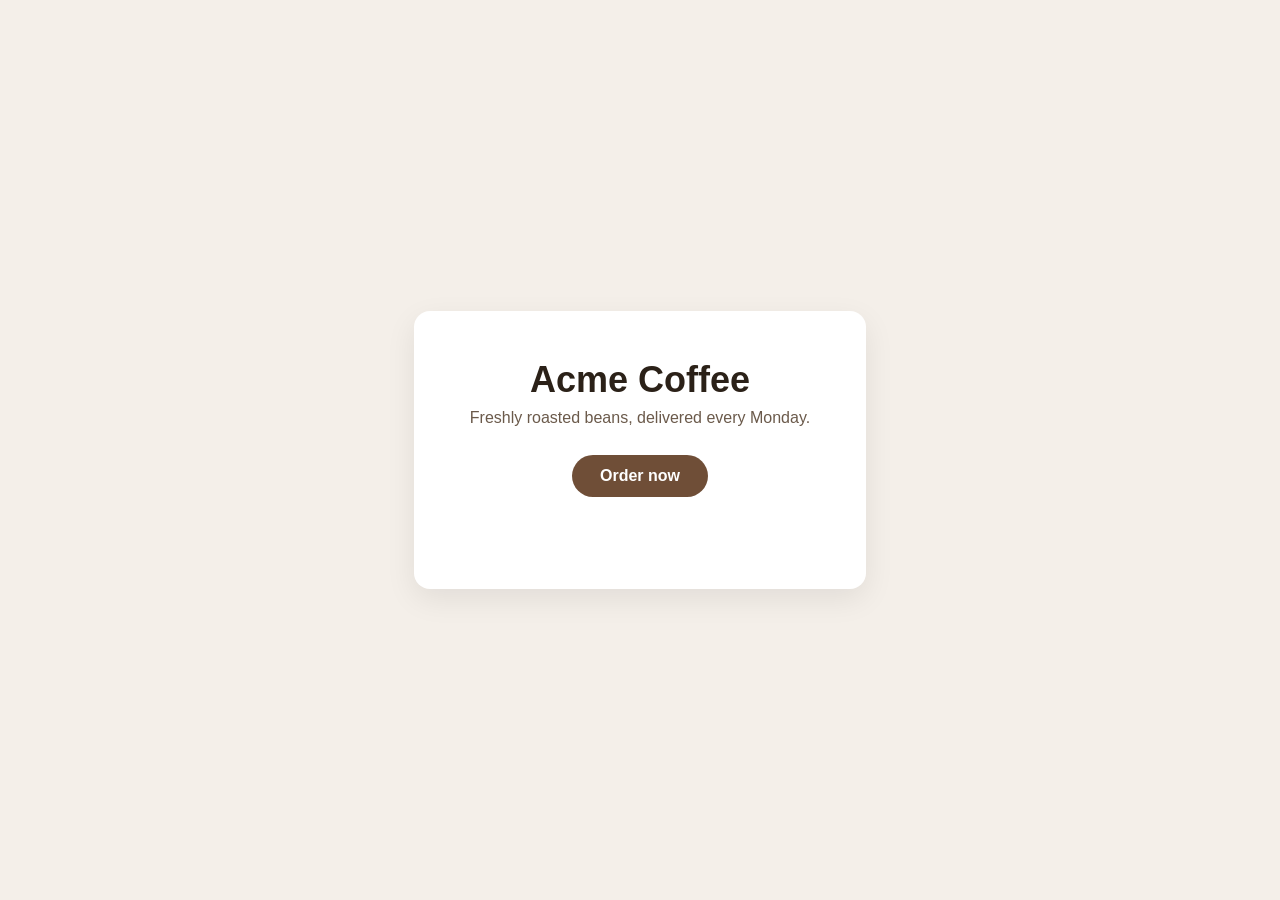
==== webapp/site/index.html @ 284b483e "feat: add human guided sdlc demo stack Three containers show intent turning into a live change: a ka" ====
<!doctype html>
<html lang="en">
<head>
  <meta charset="utf-8">
  <meta name="viewport" content="width=device-width, initial-scale=1">
  <title>Acme Coffee</title>
  <link rel="stylesheet" href="style.css">
</head>
<body>
  <main class="card">
    <h1>Acme Coffee</h1>
    <p class="lead">Freshly roasted beans, delivered every Monday.</p>
    <div class="actions">
      <button id="order" class="btn">Order now</button>
    </div>
    <p id="message" class="message"></p>
  </main>
  <script src="app.js"></script>
</body>
</html>
---- webapp/site/style.css ----
* { box-sizing: border-box; }
body {
  margin: 0;
  min-height: 100vh;
  display: grid;
  place-items: center;
  font-family: -apple-system, BlinkMacSystemFont, "Segoe UI", Roboto, sans-serif;
  background: #f4efe9;
  color: #2b2118;
}
.card {
  background: #fff;
  padding: 48px 56px;
  border-radius: 16px;
  box-shadow: 0 10px 30px rgba(0, 0, 0, 0.08);
  text-align: center;
  max-width: 480px;
}
h1 { margin: 0 0 8px; font-size: 36px; }
.lead { margin: 0 0 28px; color: #6b5a4b; }
.actions { display: flex; gap: 12px; justify-content: center; flex-wrap: wrap; }
.btn {
  font: inherit;
  font-weight: 600;
  padding: 12px 28px;
  border: 0;
  border-radius: 999px;
  background: #6f4e37;
  color: #fff;
  cursor: pointer;
}
.btn:hover { filter: brightness(1.1); }
.message { min-height: 1.5em; margin: 20px 0 0; color: #6f4e37; }
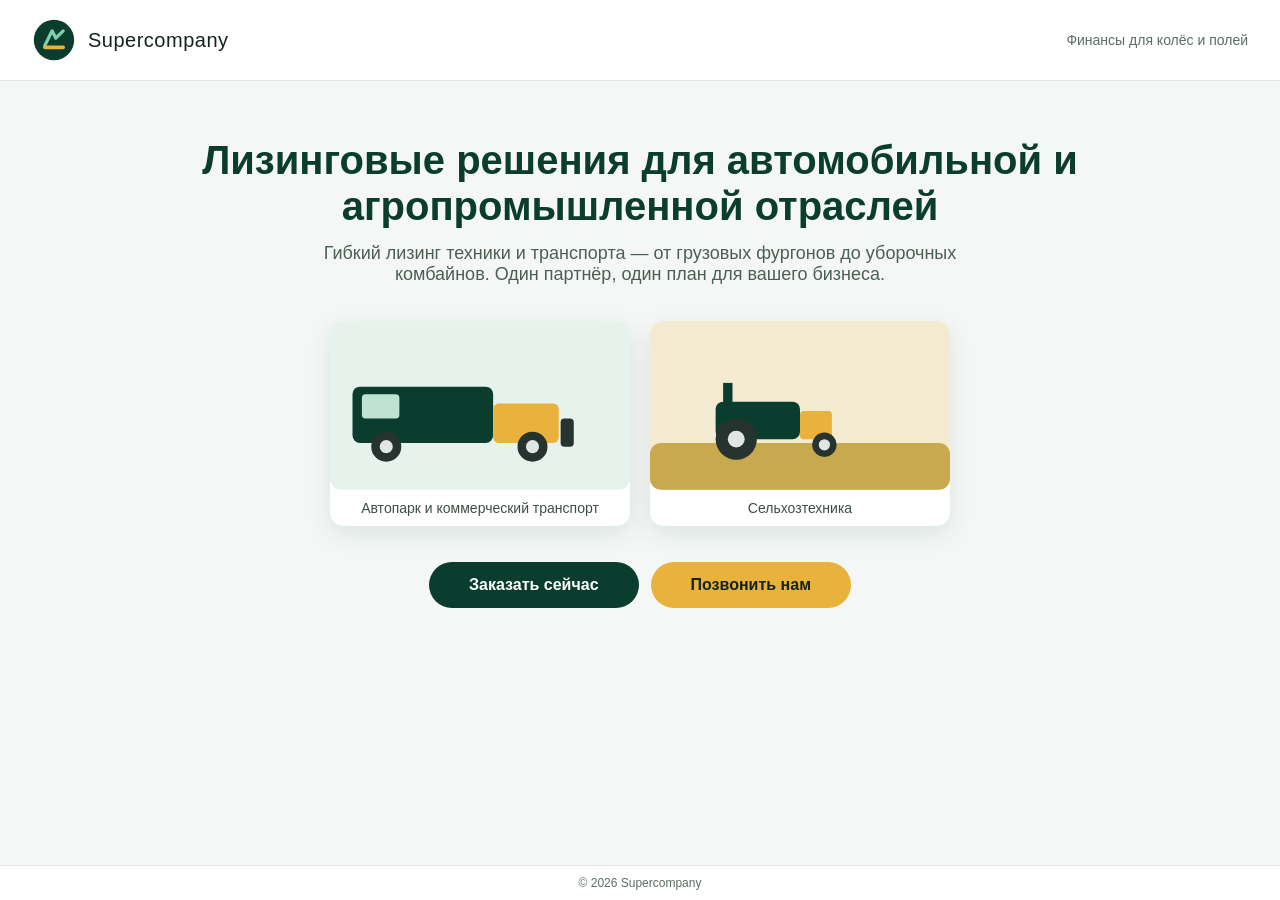
==== commit 730ad195: "feat: seed the demo data and harden a fresh clone A fresh `git clone --recurse-submodules` + `make s" ====
--- a/webapp/site/index.html
+++ b/webapp/site/index.html
@@ -1,20 +1,73 @@
 <!doctype html>
-<html lang="en">
+<html lang="ru">
 <head>
   <meta charset="utf-8">
   <meta name="viewport" content="width=device-width, initial-scale=1">
-  <title>Acme Coffee</title>
+  <title>Supercompany</title>
   <link rel="stylesheet" href="style.css">
 </head>
 <body>
-  <main class="card">
-    <h1>Acme Coffee</h1>
-    <p class="lead">Freshly roasted beans, delivered every Monday.</p>
+  <header class="topbar">
+    <div class="brand">
+      <svg class="logo" viewBox="0 0 48 48" role="img" aria-label="Логотип Supercompany">
+        <circle cx="24" cy="24" r="22" fill="#0b3d2e"/>
+        <path d="M14 30 L22 14 L26 22 L34 14" fill="none" stroke="#7fd1ae" stroke-width="3.5" stroke-linecap="round" stroke-linejoin="round"/>
+        <rect x="12" y="30" width="24" height="4" rx="2" fill="#e8b23c"/>
+      </svg>
+      <span class="brand-name">Supercompany</span>
+    </div>
+    <span class="tagline">Финансы для колёс и полей</span>
+  </header>
+
+  <main class="cover">
+    <h1>Лизинговые решения для автомобильной и агропромышленной отраслей</h1>
+    <p class="lead">Гибкий лизинг техники и транспорта — от грузовых фургонов до уборочных комбайнов. Один партнёр, один план для вашего бизнеса.</p>
+
+    <div class="gallery">
+      <figure class="shot">
+        <svg viewBox="0 0 320 180" role="img" aria-label="Иллюстрация: грузовой фургон">
+          <rect width="320" height="180" rx="12" fill="#e7f2ec"/>
+          <rect x="24" y="70" width="150" height="60" rx="8" fill="#0b3d2e"/>
+          <rect x="174" y="88" width="70" height="42" rx="6" fill="#e8b23c"/>
+          <rect x="34" y="78" width="40" height="26" rx="4" fill="#bfe3d2"/>
+          <circle cx="60" cy="134" r="16" fill="#26332e"/>
+          <circle cx="60" cy="134" r="7" fill="#dfe6e3"/>
+          <circle cx="216" cy="134" r="16" fill="#26332e"/>
+          <circle cx="216" cy="134" r="7" fill="#dfe6e3"/>
+          <rect x="246" y="104" width="14" height="30" rx="4" fill="#26332e"/>
+        </svg>
+        <figcaption>Автопарк и коммерческий транспорт</figcaption>
+      </figure>
+
+      <figure class="shot">
+        <svg viewBox="0 0 320 180" role="img" aria-label="Иллюстрация: трактор в поле">
+          <rect width="320" height="180" rx="12" fill="#f3ead2"/>
+          <rect x="0" y="130" width="320" height="50" rx="12" fill="#c9a94e"/>
+          <rect x="70" y="86" width="90" height="40" rx="8" fill="#0b3d2e"/>
+          <rect x="160" y="96" width="34" height="30" rx="4" fill="#e8b23c"/>
+          <rect x="78" y="66" width="10" height="22" fill="#0b3d2e"/>
+          <circle cx="92" cy="126" r="22" fill="#26332e"/>
+          <circle cx="92" cy="126" r="9" fill="#dfe6e3"/>
+          <circle cx="186" cy="132" r="13" fill="#26332e"/>
+          <circle cx="186" cy="132" r="6" fill="#dfe6e3"/>
+        </svg>
+        <figcaption>Сельхозтехника</figcaption>
+      </figure>
+
+    </div>
+
     <div class="actions">
-      <button id="order" class="btn">Order now</button>
+      <button id="order" class="btn">Заказать сейчас</button>
+      <button id="call" class="btn btn-secondary">Позвонить нам</button>
     </div>
+    <p id="phone" class="phone"></p>
     <p id="message" class="message"></p>
   </main>
+
+  <footer class="foot">
+    <span>© 2026 Supercompany</span>
+  </footer>
+
   <script src="app.js"></script>
 </body>
-</html>
+</html>
--- a/webapp/site/style.css
+++ b/webapp/site/style.css
@@ -2,32 +2,79 @@
 body {
   margin: 0;
   min-height: 100vh;
-  display: grid;
-  place-items: center;
+  display: flex;
+  flex-direction: column;
   font-family: -apple-system, BlinkMacSystemFont, "Segoe UI", Roboto, sans-serif;
-  background: #f4efe9;
-  color: #2b2118;
+  background: #f4f7f5;
+  color: #14231c;
 }
-.card {
+.topbar {
+  display: flex;
+  align-items: center;
+  justify-content: space-between;
+  flex-wrap: wrap;
+  gap: 12px;
+  padding: 18px 32px;
   background: #fff;
-  padding: 48px 56px;
-  border-radius: 16px;
-  box-shadow: 0 10px 30px rgba(0, 0, 0, 0.08);
+  border-bottom: 1px solid #e2e9e5;
+}
+.brand { display: flex; align-items: center; gap: 12px; }
+.logo { width: 44px; height: 44px; }
+.brand-name { font-size: 20px; letter-spacing: 0.5px; }
+.brand-name strong { color: #0b3d2e; }
+.tagline { color: #5a6e63; font-size: 14px; }
+.cover {
+  flex: 1;
+  width: 100%;
+  max-width: 960px;
+  margin: 0 auto;
+  padding: 56px 32px 40px;
   text-align: center;
-  max-width: 480px;
 }
-h1 { margin: 0 0 8px; font-size: 36px; }
-.lead { margin: 0 0 28px; color: #6b5a4b; }
+h1 { margin: 0 0 14px; font-size: 40px; line-height: 1.15; color: #0b3d2e; }
+.lead { margin: 0 auto 36px; max-width: 640px; color: #4c5f55; font-size: 18px; }
+.gallery {
+  display: flex;
+  gap: 20px;
+  justify-content: center;
+  flex-wrap: wrap;
+  margin: 0 0 36px;
+}
+.shot {
+  margin: 0;
+  width: 300px;
+  background: #fff;
+  border-radius: 14px;
+  box-shadow: 0 8px 24px rgba(11, 61, 46, 0.1);
+  overflow: hidden;
+}
+.shot svg { display: block; width: 100%; height: auto; }
+.shot figcaption {
+  padding: 10px 14px;
+  font-size: 14px;
+  color: #3d4f45;
+}
 .actions { display: flex; gap: 12px; justify-content: center; flex-wrap: wrap; }
 .btn {
   font: inherit;
   font-weight: 600;
-  padding: 12px 28px;
+  padding: 14px 40px;
   border: 0;
   border-radius: 999px;
-  background: #6f4e37;
+  background: #0b3d2e;
   color: #fff;
   cursor: pointer;
 }
-.btn:hover { filter: brightness(1.1); }
-.message { min-height: 1.5em; margin: 20px 0 0; color: #6f4e37; }
+.btn:hover { filter: brightness(1.2); }
+.btn-secondary { background: #e8b23c; color: #14231c; }
+.phone { margin: 20px 0 0; font-size: 20px; font-weight: 600; color: #0b3d2e; }
+.phone:empty { margin: 0; }
+.message { min-height: 1.5em; margin: 20px 0 0; color: #0b3d2e; }
+.foot {
+  padding: 10px 32px;
+  background: #fff;
+  border-top: 1px solid #e2e9e5;
+  color: #5a6e63;
+  font-size: 12px;
+  text-align: center;
+}
